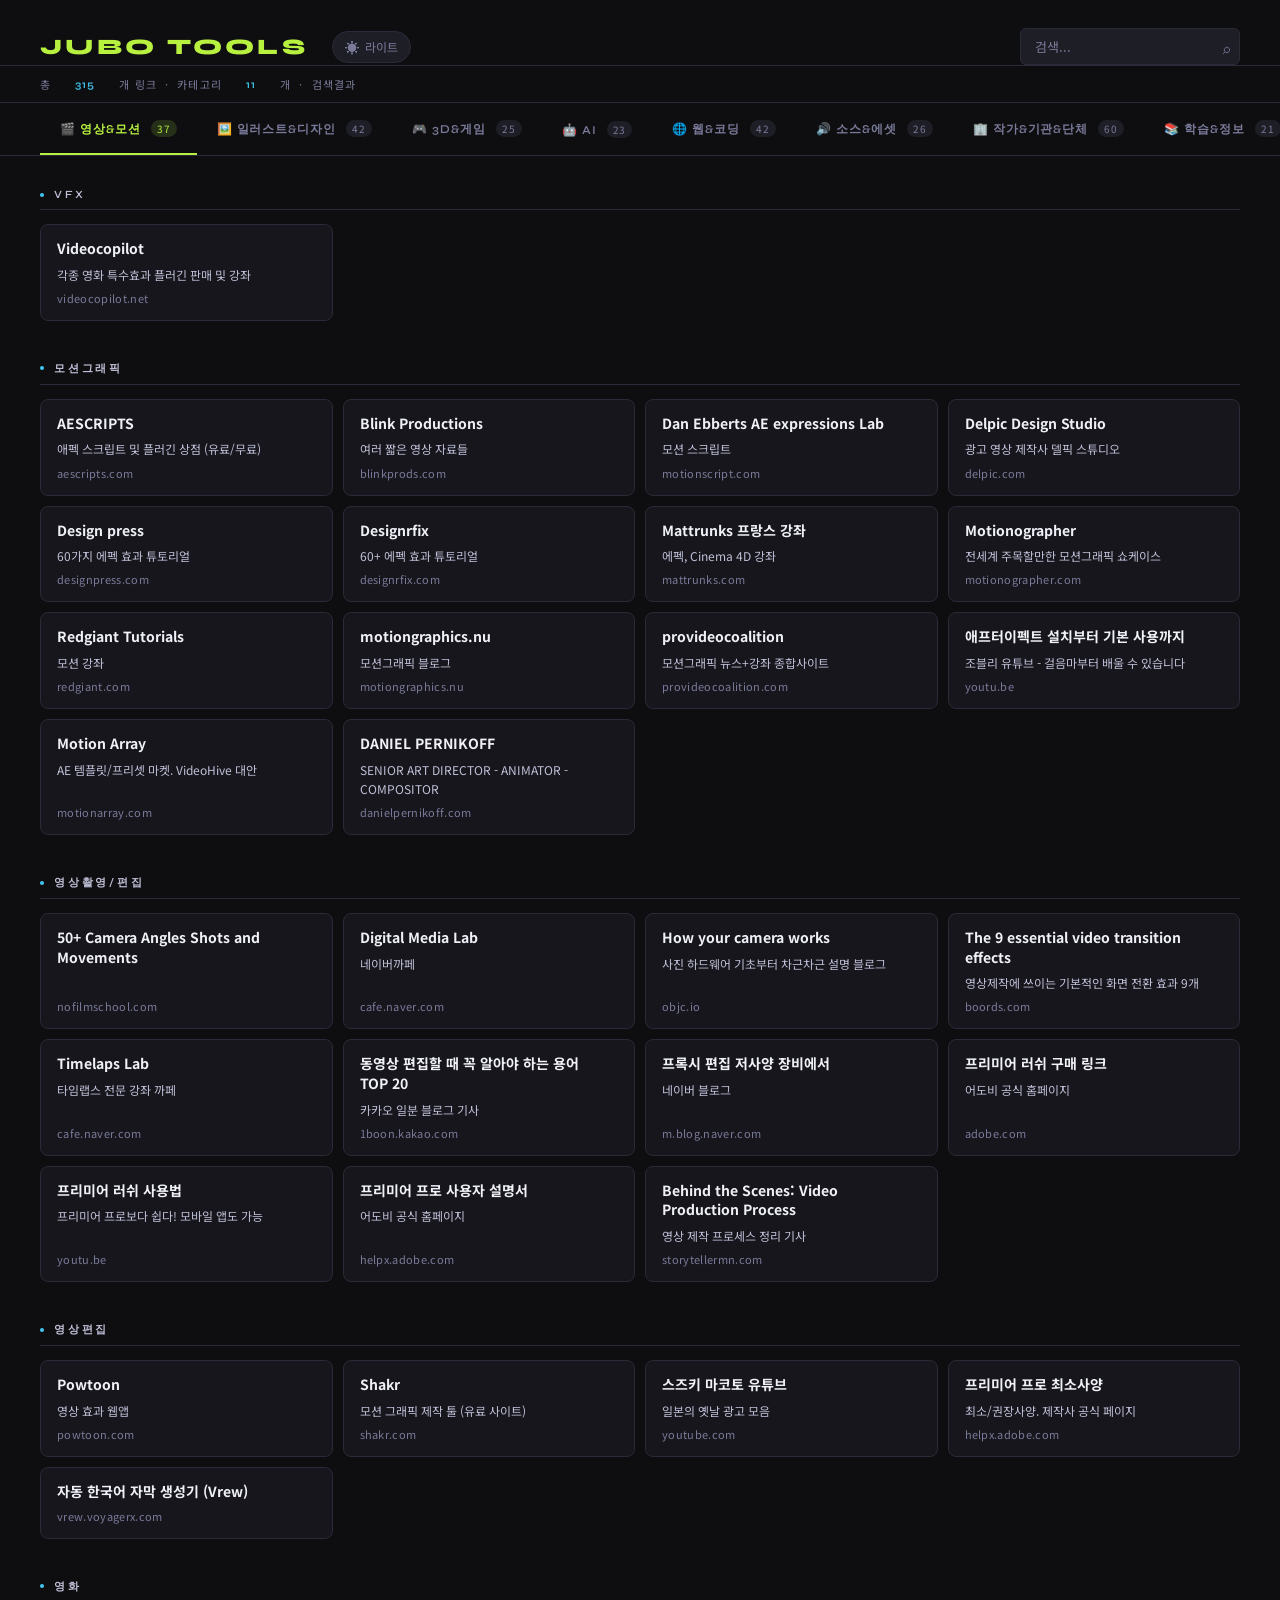
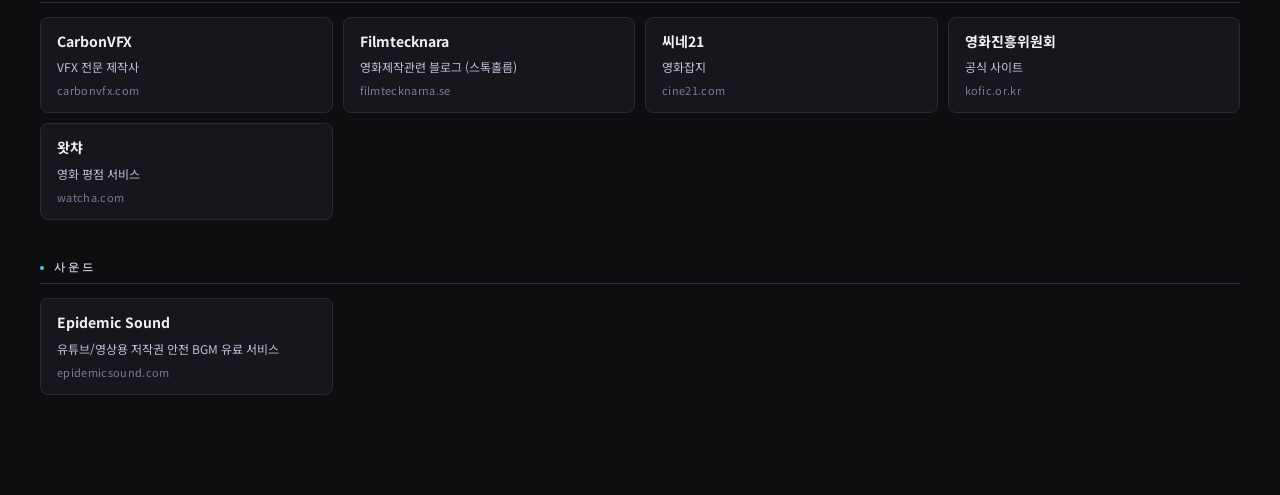
==== index.html @ 3aea7e42 "Rename JUBO_TOOLS_2026_V5.html to index.html jubo.kim/tools 에 달려고 만듦." ====
<!DOCTYPE html>
<html lang="ko">
<head>
<meta charset="UTF-8">
<meta name="viewport" content="width=device-width, initial-scale=1.0">
<title>JUBO TOOLS</title>
<link href="https://fonts.googleapis.com/css2?family=Syne:wght@400;600;800&family=Noto+Sans+KR:wght@400;500;700&display=swap" rel="stylesheet">
<style>
  /* ── DARK THEME (기본) ── */
  :root {
    --bg: #0e0e11;
    --surface: #16161c;
    --surface2: #1e1e27;
    --border: #2a2a38;
    --accent: #b8f040;
    --accent2: #40c8f0;
    --text: #f0f0f8;
    --text2: #c0c0d8;
    --muted: #7a7a9a;
    --tab-h: 52px;
  }

  /* ── LIGHT THEME ── */
  [data-theme="light"] {
    --bg: #f5f5f0;
    --surface: #ffffff;
    --surface2: #eeeee8;
    --border: #d8d8d0;
    --accent: #2a7a00;
    --accent2: #006fa0;
    --text: #1a1a24;
    --text2: #3a3a50;
    --muted: #7a7a90;
  }

  * { box-sizing: border-box; margin: 0; padding: 0; }

  body {
    background: var(--bg);
    color: var(--text);
    font-family: 'Noto Sans KR', sans-serif;
    font-weight: 400;
    min-height: 100vh;
    overflow-x: hidden;
    transition: background .25s, color .25s;
  }

  /* ── HEADER ── */
  header {
    padding: 28px 40px 0;
    display: flex;
    align-items: center;
    gap: 16px;
    border-bottom: 1px solid var(--border);
  }
  .logo {
    font-family: 'Syne', sans-serif;
    font-weight: 800;
    font-size: 22px;
    color: var(--accent);
    letter-spacing: 0.15em;
    text-transform: uppercase;
  }
  .logo-sub {
    font-size: 11px;
    color: var(--muted);
    letter-spacing: 0.3em;
    text-transform: uppercase;
  }

  /* ── THEME TOGGLE ── */
  .theme-btn {
    margin-left: 8px;
    background: var(--surface2);
    border: 1px solid var(--border);
    border-radius: 20px;
    cursor: pointer;
    display: flex;
    align-items: center;
    gap: 6px;
    padding: 5px 12px;
    font-size: 12px;
    font-family: 'Noto Sans KR', sans-serif;
    color: var(--muted);
    transition: background .2s, border-color .2s, color .2s;
    white-space: nowrap;
  }
  .theme-btn:hover { border-color: var(--accent2); color: var(--text); }
  .theme-icon { font-size: 14px; }

  /* ── SEARCH ── */
  .search-wrap {
    margin-left: auto;
    position: relative;
  }
  #search {
    background: var(--surface2);
    border: 1px solid var(--border);
    border-radius: 6px;
    color: var(--text);
    font-family: 'Noto Sans KR', sans-serif;
    font-size: 13px;
    padding: 8px 36px 8px 14px;
    width: 220px;
    outline: none;
    transition: border-color .2s, width .3s;
  }
  #search:focus { border-color: var(--accent2); width: 280px; }
  #search::placeholder { color: var(--muted); }
  .search-icon {
    position: absolute; right: 10px; top: 50%; transform: translateY(-50%);
    color: var(--muted); font-size: 14px; pointer-events: none;
  }

  /* ── TABS ── */
  .tab-bar {
    display: flex;
    gap: 0;
    padding: 0 40px;
    overflow-x: auto;
    scrollbar-width: none;
    position: sticky;
    top: 0;
    background: var(--bg);
    z-index: 100;
    border-bottom: 1px solid var(--border);
  }
  .tab-bar::-webkit-scrollbar { display: none; }
  .tab-btn {
    flex-shrink: 0;
    background: none;
    border: none;
    color: var(--muted);
    cursor: pointer;
    font-family: 'Syne', sans-serif;
    font-size: 12px;
    font-weight: 600;
    letter-spacing: 0.08em;
    padding: 0 20px;
    height: var(--tab-h);
    position: relative;
    transition: color .2s;
    text-transform: uppercase;
    white-space: nowrap;
  }
  .tab-btn:hover { color: var(--text); }
  .tab-btn.active {
    color: var(--accent);
  }
  .tab-btn.active::after {
    content: '';
    position: absolute;
    bottom: 0; left: 0; right: 0;
    height: 2px;
    background: var(--accent);
  }
  .tab-count {
    display: inline-block;
    background: var(--surface2);
    border-radius: 10px;
    font-size: 10px;
    padding: 1px 6px;
    margin-left: 6px;
    color: var(--muted);
    font-family: 'Noto Sans KR', sans-serif;
    font-weight: 400;
  }
  .tab-btn.active .tab-count { background: color-mix(in srgb, var(--accent) 15%, transparent); color: var(--accent); }

  /* ── CONTENT ── */
  .content {
    padding: 32px 40px 60px;
    max-width: 1400px;
  }

  .tab-panel { display: none; }
  .tab-panel.active { display: block; }

  /* ── CATEGORY GROUP ── */
  .cat-group { margin-bottom: 40px; }
  .cat-label {
    font-family: 'Syne', sans-serif;
    font-size: 11px;
    font-weight: 600;
    letter-spacing: 0.25em;
    text-transform: uppercase;
    color: var(--text2);
    margin-bottom: 14px;
    padding-bottom: 8px;
    border-bottom: 1px solid var(--border);
    display: flex;
    align-items: center;
    gap: 10px;
  }
  .cat-label::before {
    content: '';
    width: 4px;
    height: 4px;
    background: var(--accent2);
    border-radius: 50%;
  }

  /* ── GRID ── */
  .card-grid {
    display: grid;
    grid-template-columns: repeat(auto-fill, minmax(260px, 1fr));
    gap: 10px;
  }

  /* ── CARD ── */
  .card {
    background: var(--surface);
    border: 1px solid var(--border);
    border-radius: 8px;
    padding: 14px 16px;
    display: flex;
    flex-direction: column;
    gap: 6px;
    transition: border-color .2s, transform .15s, background .2s;
    position: relative;
    overflow: hidden;
    text-decoration: none;
    color: inherit;
  }
  .card::before {
    content: '';
    position: absolute;
    top: 0; left: 0; right: 0;
    height: 2px;
    background: transparent;
    transition: background .2s;
  }
  .card:hover {
    border-color: color-mix(in srgb, var(--accent2) 40%, var(--border));
    background: var(--surface2);
    transform: translateY(-2px);
  }
  .card:hover::before { background: var(--accent2); }

  .card-title {
    font-family: 'Noto Sans KR', sans-serif;
    font-size: 14px;
    font-weight: 700;
    color: var(--text);
    line-height: 1.4;
    display: flex;
    align-items: flex-start;
    gap: 8px;
  }
  .card-title .arrow {
    opacity: 0;
    color: var(--accent2);
    font-size: 12px;
    transition: opacity .2s, transform .2s;
    margin-top: 2px;
    flex-shrink: 0;
  }
  .card:hover .arrow { opacity: 1; transform: translateX(2px); }

  .card-desc {
    font-size: 12px;
    color: var(--text2);
    line-height: 1.6;
    display: -webkit-box;
    -webkit-line-clamp: 2;
    -webkit-box-orient: vertical;
    overflow: hidden;
  }

  .card-domain {
    font-size: 11px;
    color: var(--muted);
    letter-spacing: 0.03em;
    margin-top: auto;
  }

  .tab-bar, .card, header, .stats {
    transition: background .25s, border-color .25s, color .25s;
  }
  .no-results {
    grid-column: 1 / -1;
    text-align: center;
    color: var(--muted);
    padding: 60px 0;
    font-size: 13px;
    letter-spacing: 0.1em;
  }

  /* ── SEARCH HIGHLIGHT ── */
  .hidden { display: none !important; }
  mark {
    background: color-mix(in srgb, var(--accent) 30%, transparent);
    color: var(--accent);
    border-radius: 2px;
    padding: 0 1px;
  }

  /* ── STATS BAR ── */
  .stats {
    font-size: 11px;
    color: var(--muted);
    letter-spacing: 0.1em;
    text-transform: uppercase;
    padding: 10px 40px;
    border-bottom: 1px solid var(--border);
    display: flex;
    gap: 24px;
    align-items: center;
    font-family: 'Noto Sans KR', sans-serif;
  }
  .stats span { color: var(--accent2); font-family: 'Syne', sans-serif; font-weight: 600; }
</style>
</head>
<body>

<header>
  <div class="logo">JUBO TOOLS</div>
  <button class="theme-btn" id="themeBtn" onclick="toggleTheme()">
    <span class="theme-icon" id="themeIcon">☀️</span>
    <span id="themeLabel">라이트</span>
  </button>
  <div class="search-wrap">
    <input type="text" id="search" placeholder="검색..." autocomplete="off">
    <div class="search-icon">⌕</div>
  </div>
</header>

<div class="stats">
  총 <span id="total-count">369</span>개 링크 &nbsp;·&nbsp; 카테고리 <span>11</span>개 &nbsp;·&nbsp; 검색결과 <span id="search-count" style="display:none"></span>
</div>

<div class="tab-bar" id="tabBar"></div>

<div class="content" id="content"></div>

<script>
const data = {"🎬 영상&모션": [{"title": "Videocopilot", "url": "https://www.videocopilot.net/tutorials/", "cat": "VFX", "desc": "각종 영화 특수효과 플러긴 판매 및 강좌"}, {"title": "AESCRIPTS", "url": "https://aescripts.com/", "cat": "모션그래픽", "desc": "애펙 스크립트 및 플러긴 상점 (유료/무료)"}, {"title": "Blink Productions", "url": "https://blinkprods.com/", "cat": "모션그래픽", "desc": "여러 짧은 영상 자료들"}, {"title": "Dan Ebberts AE expressions Lab", "url": "http://www.motionscript.com/expressions-lab-ae65/table-of-contents.html", "cat": "모션그래픽", "desc": "모션 스크립트"}, {"title": "Delpic Design Studio", "url": "http://delpic.com/", "cat": "모션그래픽", "desc": "광고 영상 제작사 델픽 스튜디오"}, {"title": "Design press", "url": "https://designpress.com/photoshop/after-effects-tutorials/", "cat": "모션그래픽", "desc": "60가지 에펙 효과 튜토리얼"}, {"title": "Designrfix", "url": "https://designrfix.com/tutorials/effects-tutorial-60-kick-ass-effects", "cat": "모션그래픽", "desc": "60+ 에펙 효과 튜토리얼"}, {"title": "Mattrunks 프랑스 강좌", "url": "http://www.mattrunks.com/", "cat": "모션그래픽", "desc": "에펙, Cinema 4D 강좌"}, {"title": "Motionographer", "url": "https://motionographer.com/", "cat": "모션그래픽", "desc": "전세계 주목할만한 모션그래픽 쇼케이스"}, {"title": "Redgiant Tutorials", "url": "https://www.redgiant.com/tutorials/", "cat": "모션그래픽", "desc": "모션 강좌"}, {"title": "motiongraphics.nu", "url": "https://motiongraphics.nu/", "cat": "모션그래픽", "desc": "모션그래픽 블로그"}, {"title": "provideocoalition", "url": "https://www.provideocoalition.com/", "cat": "모션그래픽", "desc": "모션그래픽 뉴스+강좌 종합사이트"}, {"title": "애프터이펙트 설치부터 기본 사용까지", "url": "https://youtu.be/dE4RezqwB1M", "cat": "모션그래픽", "desc": "조블리 유튜브 - 걸음마부터 배울 수 있습니다"}, {"title": "50+ Camera Angles Shots and Movements", "url": "https://nofilmschool.com/camera-angles-and-shots-movements", "cat": "영상촬영/편집", "desc": ""}, {"title": "Digital Media Lab", "url": "https://cafe.naver.com/dcinemalab", "cat": "영상촬영/편집", "desc": "네이버까페"}, {"title": "How your camera works", "url": "https://www.objc.io/issues/21-camera-and-photos/how-your-camera-works/", "cat": "영상촬영/편집", "desc": "사진 하드웨어 기초부터 차근차근 설명 블로그"}, {"title": "The 9 essential video transition effects", "url": "https://boords.com/blog/video-transition-effects", "cat": "영상촬영/편집", "desc": "영상제작에 쓰이는 기본적인 화면 전환 효과 9개"}, {"title": "Timelaps Lab", "url": "https://cafe.naver.com/timelapselab", "cat": "영상촬영/편집", "desc": "타임랩스 전문 강좌 까페"}, {"title": "동영상 편집할 때 꼭 알아야 하는 용어 TOP 20", "url": "https://1boon.kakao.com/gilbut/5d0849f1e499c92b672d68d3", "cat": "영상촬영/편집", "desc": "카카오 일분 블로그 기사"}, {"title": "프록시 편집 저사양 장비에서", "url": "https://m.blog.naver.com/PostView.nhn?blogId=urdesign_&logNo=221344614828", "cat": "영상촬영/편집", "desc": "네이버 블로그"}, {"title": "프리미어 러쉬 구매 링크", "url": "https://www.adobe.com/products/premiere-rush.html", "cat": "영상촬영/편집", "desc": "어도비 공식 홈페이지"}, {"title": "프리미어 러쉬 사용법", "url": "https://youtu.be/5JihJ_ZbWBw", "cat": "영상촬영/편집", "desc": "프리미어 프로보다 쉽다! 모바일 앱도 가능"}, {"title": "프리미어 프로 사용자 설명서", "url": "https://helpx.adobe.com/kr/premiere-pro/user-guide.html", "cat": "영상촬영/편집", "desc": "어도비 공식 홈페이지"}, {"title": "Powtoon", "url": "https://www.powtoon.com/", "cat": "영상편집", "desc": "영상 효과 웹앱"}, {"title": "Shakr", "url": "https://www.shakr.com/", "cat": "영상편집", "desc": "모션 그래픽 제작 툴 (유료 사이트)"}, {"title": "스즈키 마코토 유튜브", "url": "https://www.youtube.com/channel/UC5ChzglK_olBiiQVkZ6pHMQ", "cat": "영상편집", "desc": "일본의 옛날 광고 모음"}, {"title": "프리미어 프로 최소사양", "url": "https://helpx.adobe.com/kr/premiere-pro/system-requirements.html", "cat": "영상편집", "desc": "최소/권장사양. 제작사 공식 페이지"}, {"title": "CarbonVFX", "url": "https://carbonvfx.com/", "cat": "영화", "desc": "VFX 전문 제작사"}, {"title": "Filmtecknara", "url": "https://filmtecknarna.se/", "cat": "영화", "desc": "영화제작관련 블로그 (스톡홀름)"}, {"title": "씨네21", "url": "http://www.cine21.com/", "cat": "영화", "desc": "영화잡지"}, {"title": "영화진흥위원회", "url": "https://www.kofic.or.kr/kofic/business/main/main.do", "cat": "영화", "desc": "공식 사이트"}, {"title": "Epidemic Sound", "url": "https://www.epidemicsound.com/", "cat": "사운드", "desc": "유튜브/영상용 저작권 안전 BGM 유료 서비스"}, {"title": "Motion Array", "url": "https://motionarray.com/", "cat": "모션그래픽", "desc": "AE 템플릿/프리셋 마켓. VideoHive 대안"}, {"title": "왓챠", "url": "https://watcha.com/ko-KR/", "cat": "영화", "desc": "영화 평점 서비스"}, {"title": "자동 한국어 자막 생성기 (Vrew)", "url": "https://vrew.voyagerx.com/ko/", "cat": "영상편집", "desc": ""}, {"title": "DANIEL PERNIKOFF", "url": "http://www.danielpernikoff.com/", "cat": "모션그래픽", "desc": "SENIOR ART DIRECTOR - ANIMATOR - COMPOSITOR"}, {"title": "Behind the Scenes: Video Production Process", "url": "https://www.storytellermn.com/blog/video-production-process", "cat": "영상촬영/편집", "desc": "영상 제작 프로세스 정리 기사"}], "🖼️ 일러스트&디자인": [{"title": "Adobe Color", "url": "https://color.adobe.com/ko/create/color-wheel", "cat": "그래픽디자인", "desc": "어도비에서 제공하는 컬러 휠"}, {"title": "Cover Art Archive", "url": "https://archive.org/details/coverartarchive", "cat": "그래픽디자인", "desc": "전세계 음악 앨범 커버 아트 사이트"}, {"title": "Dieline", "url": "https://thedieline.com/", "cat": "그래픽디자인", "desc": "Package design blog"}, {"title": "Envato Tuts+ Photoshop", "url": "https://design.tutsplus.com/categories/adobe-photoshop", "cat": "그래픽디자인", "desc": "무료 포토샵 튜토리얼"}, {"title": "PIXLR", "url": "https://pixlr.com/editor/", "cat": "그래픽디자인", "desc": ""}, {"title": "Pentagram", "url": "https://www.pentagram.com/work/#/all/all/newest/", "cat": "그래픽디자인", "desc": "각종 인쇄 디자인 에이전시"}, {"title": "TMtm", "url": "https://tmsprl.com/", "cat": "그래픽디자인", "desc": "영감을 주는 실험적 디자인 연구소+샵"}, {"title": "Vecteezy", "url": "https://www.vecteezy.com/", "cat": "그래픽디자인", "desc": "백터디자인 공유 (유료,무료)"}, {"title": "AI Generated Photos", "url": "https://generated.photos/", "cat": "기타디자인", "desc": "인공지능 제작 얼굴 사진"}, {"title": "John William Waterhouse", "url": "http://www.johnwilliamwaterhouse.com/home/", "cat": "기타디자인", "desc": "19세기 영국 화가의 아트 갤러리"}, {"title": "Murado Elvira", "url": "https://muradoelvira.com/", "cat": "기타디자인", "desc": "현대적 감성의 건축디자인 회사"}, {"title": "Sir John Everett Millais", "url": "https://www.freeart.com/gallery/m/millais/millais.html", "cat": "기타디자인", "desc": "19세기 영국 화가의 아트 갤러리"}, {"title": "VEIG", "url": "http://veig.tv/", "cat": "기타디자인", "desc": "브랜드 디자인 및 각종 광고 회사"}, {"title": "ineslebihan", "url": "https://ineslebihan.com//", "cat": "기타디자인", "desc": "제품디자인 전문회사"}, {"title": "디자인로그", "url": "https://www.designlog.org/", "cat": "기타디자인", "desc": "디자인과 관련된 뉴스 플렛폼"}, {"title": "로빈 엘리", "url": "https://www.robineley.com/artwork", "cat": "기타디자인", "desc": "현대회화 작가"}, {"title": "아틀리에 판타스뛰끄", "url": "https://www.atelierfantastique.com/", "cat": "기타디자인", "desc": "고퀄 코스 전문 회사(프랑스)"}, {"title": "우노 모랄레스", "url": "http://unomoralez.com/img.html", "cat": "기타디자인", "desc": "흑백 도트 아티스트"}, {"title": "폰트클럽", "url": "http://www.fontclub.co.kr/", "cat": "기타디자인", "desc": "폰트 관련 웹진(한국어)"}, {"title": "Artefact", "url": "https://www.artefactgroup.com/what-we-do/", "cat": "디자인자료", "desc": "실생활에 쓰인 디자인 예시들"}, {"title": "Artstation", "url": "https://www.artstation.com/", "cat": "디자인자료", "desc": "각종 2D/3D 작품 커뮤니티"}, {"title": "CG Master Academy", "url": "https://www.cgmasteracademy.com/", "cat": "디자인자료", "desc": "컴퓨터그래픽 강좌 전반"}, {"title": "Designboom", "url": "https://www.designboom.com", "cat": "디자인자료", "desc": "각종 디자인 뉴스사이트"}, {"title": "Free psd files", "url": "https://freepsdfiles.net/", "cat": "디자인자료", "desc": "각종 무료 psd 디자인 및 템플릿"}, {"title": "IDEO Labs", "url": "https://labs.ideo.com/", "cat": "디자인자료", "desc": "디자인그룹 아이디오의 연구소"}, {"title": "JVJ Publishing", "url": "http://www.bpib.com/index.html", "cat": "디자인자료", "desc": "북미/유럽 일러스트 도록 판매점"}, {"title": "Sketch A Day", "url": "https://www.sketch-a-day.com/", "cat": "디자인자료", "desc": "제품디자인 등 컨샙스케치 블로그/마켓"}, {"title": "YUN PHOTO", "url": "http://www.yunphoto.net/", "cat": "디자인자료", "desc": "저작권 없는 일본 풍경 사진 제공 사이트"}, {"title": "batstudio", "url": "http://www.ibatstudio.com/", "cat": "디자인자료", "desc": "인체,동물 등 기초 드로잉 자료들"}, {"title": "디자인정글", "url": "https://www.jungle.co.kr/", "cat": "디자인자료", "desc": "각종 디자인 전시/뉴스 등"}, {"title": "Alexandre Diboine", "url": "http://experdivolution.blogspot.com/", "cat": "일러스트레이션", "desc": "프랑스 일러스트레이터"}, {"title": "Andy Brase", "url": "http://andybrase.blogspot.com/", "cat": "일러스트레이션", "desc": "영국의 흑백 펜 일러스트레이터"}, {"title": "Artstation", "url": "https://bit.ly/2OiXXd7", "cat": "일러스트레이션", "desc": "현업 작가 위주 온라인 전시장"}, {"title": "Frank Frazetta", "url": "https://www.frazettamuseum.com/", "cat": "일러스트레이션", "desc": "프랭크 프레제타 갤러리"}, {"title": "Jeremy Mann", "url": "https://redrabbit7.com/", "cat": "일러스트레이션", "desc": "일러스트레이터"}, {"title": "Lisa Keene", "url": "http://www.lisakeene.com/index.html", "cat": "일러스트레이션", "desc": "디즈니 등 배경화가 리사 케인"}, {"title": "Moeboard", "url": "https://www.moeboard.net/", "cat": "일러스트레이션", "desc": "미소년/미소녀 일러스트 커뮤니티"}, {"title": "Pinterest", "url": "https://bit.ly/2MOgpde", "cat": "일러스트레이션", "desc": "일러스트/사진/건축 등 영감 이미지 모음"}, {"title": "X6UD 동물 각도 레퍼런스", "url": "https://x6ud.github.io/#/", "cat": "일러스트레이션", "desc": "원하는 동물의 원하는 각도 얼굴 사진을 찾아주는 웹사이트"}, {"title": "Coolors", "url": "https://coolors.co/", "cat": "그래픽디자인", "desc": "빠른 팔레트 생성기. Adobe Color보다 직관적"}, {"title": "Fonts In Use", "url": "https://fontsinuse.com/", "cat": "그래픽디자인", "desc": "실제 인쇄물/브랜드에 쓰인 폰트 아카이브"}, {"title": "Muzli", "url": "https://muz.li/", "cat": "디자인자료", "desc": "Dribbble+Behance 통합 디자인 영감 피드"}], "🎮 3D&게임": [{"title": "3D Total Forums", "url": "http://forums.3dtotal.com/index.php", "cat": "3D", "desc": "3D Artwork 산업 및 툴 뉴스"}, {"title": "ART TALK 창의적인 사람들 커뮤니티", "url": "https://arttalk.ru/", "cat": "3D", "desc": "3D,2D,사진,공예 예술 등등"}, {"title": "Archive3D", "url": "https://archive3d.net/", "cat": "3D", "desc": "무료 3D 모델링 제공"}, {"title": "Autodesk Knowledge Base", "url": "https://knowledge.autodesk.com/support/3ds-max", "cat": "3D", "desc": "마야/맥스 등 오토데스크 제품 설명서"}, {"title": "Blender Latest Manual", "url": "https://docs.blender.org/manual/en/latest/#", "cat": "3D", "desc": "블렌더 사용설명서"}, {"title": "Cinema4D 한국유저그룹", "url": "http://www.cinema4d.co.kr/", "cat": "3D", "desc": "씨네마 포디 한국 유저그룹"}, {"title": "Cryengine", "url": "https://www.cryengine.com/", "cat": "3D", "desc": "크라이텍 사의 게임/영상개발 엔진"}, {"title": "Gnomon Workshop", "url": "https://www.thegnomonworkshop.com/", "cat": "3D", "desc": "3D전반 강좌사이트"}, {"title": "Hiend3D", "url": "https://www.highend3d.com/", "cat": "3D", "desc": "마야 플러긴 + 스크립트 쇼핑몰"}, {"title": "John Dickinson", "url": "https://www.youtube.com/JohnDickinsonTutorials", "cat": "3D", "desc": "3D 모델링,렌더링 외"}, {"title": "Magic Poser", "url": "https://magicposer.com/", "cat": "3D", "desc": "인체 포즈 라이브러리/웹앱"}, {"title": "Pixologic", "url": "http://pixologic.com/", "cat": "3D", "desc": "Z Brush 제작사 픽솔로직 사이트"}, {"title": "Textures.com", "url": "https://www.textures.com/", "cat": "3D", "desc": "텍스처 자료 모음. 하루 10개 무료 다운로드"}, {"title": "turbosquid", "url": "https://www.turbosquid.com/", "cat": "3D", "desc": "3D 모델 유료 제공"}, {"title": "Renn'Py", "url": "https://bit.ly/3jwHFsQ", "cat": "게임", "desc": "비주얼 노벨 제작 툴"}, {"title": "Ripping Graphics from MAME", "url": "http://www.artmoney.ru/articles/e21/InteractiveArtmoneyTutorial.htm", "cat": "게임", "desc": "고전게임 스프라이트 분해법"}, {"title": "게임 디렉팅 튜토리얼", "url": "https://www.slideshare.net/iyooha/ss-69350767", "cat": "게임", "desc": "블루홀 개발자 컨퍼런스 강의 슬라이드"}, {"title": "게임인재단", "url": "http://www.gamein.or.kr/home/main.php", "cat": "게임", "desc": "게임 개발사 지원단체"}, {"title": "노트 A", "url": "https://sunbkim.tistory.com/category/%EA%B2%8C%EC%9E%84", "cat": "게임", "desc": "게임관련글 번역 블로그"}, {"title": "으악콰직콰직의 게임리뷰", "url": "https://someddk.tistory.com/", "cat": "게임", "desc": "게임 블로그"}, {"title": "일본 모바일게임 Info", "url": "https://blog.naver.com/mynetworld", "cat": "게임", "desc": "관련 블로그"}, {"title": "환상정원", "url": "http://blog.naver.com/PostList.nhn?blogId=blue9954", "cat": "게임", "desc": "게임 그래픽 블로그"}, {"title": "Poly Haven", "url": "https://polyhaven.com/", "cat": "3D", "desc": "무료 HDRI/텍스처/3D 모델. CC0 라이선스, 퀄리티 최상급"}, {"title": "Sketchfab", "url": "https://sketchfab.com/", "cat": "3D", "desc": "3D 모델 브라우저 미리보기+판매/구매 마켓"}, {"title": "Thingiverse", "url": "https://www.thingiverse.com/", "cat": "3D", "desc": "3D프린터용 모델링 기부 사이트"}], "🤖 AI": [{"title": "3DFY.ai", "url": "https://3dfy.ai", "cat": "3D", "desc": "설명을 모델링으로 바꾸는 솔루션 회사"}, {"title": "IMG 2 ASS (Civitai)", "url": "https://civitai.com/models/10791/img-2-vroid-studio-asset-generator", "cat": "3D", "desc": "텍스쳐용 이미지 자동 생성"}, {"title": "QWEN tools", "url": "https://huggingface.co/spaces/multimodalart/qwen-image-multiple-angles-3d-camera", "cat": "3D", "desc": "3D로 일러스트를 회전시키기"}, {"title": "Charturner (Civitai)", "url": "https://civitai.com/models/3036/charturner-character-turnaround-helper-for-15-and-21", "cat": "기타디자인", "desc": "캐릭터 턴 어라운드 디자인"}, {"title": "ControlNet (GitHub)", "url": "https://github.com/lllyasviel/ControlNet", "cat": "만화/애니메이션", "desc": "포즈를 일러스트레이션으로"}, {"title": "Gemini Gem: Character Chat", "url": "https://gemini.google.com/gem/1qSIEzvu3vHAriXdk3BsgeSUxJ3ml3X3w?usp=sharing", "cat": "만화/애니메이션", "desc": "채팅 내용을 만화로 그려 준다"}, {"title": "Gemini Gem: Studytoon", "url": "https://gemini.google.com/gem/1hEA5L53juxubZyBhnCovMW5AYtr_-vuP?usp=sharing", "cat": "만화/애니메이션", "desc": "학습 만화를 그려 준다"}, {"title": "200+ ChatGPT Prompts", "url": "https://chatgptcopywritingprompts.notion.site/ChatGPT-Copywriting-Prompts-101-f5f9a39f07b14ba6a1a5fdb6f7cb40b2", "cat": "사무업무", "desc": "인공지능 채팅앱으로 업무하는 200가지 방법"}, {"title": "Gamma", "url": "https://gamma.app/", "cat": "사무업무", "desc": "AI PPT Generator"}, {"title": "Deepl Translate", "url": "https://www.deepl.com/translator-mobile", "cat": "영어공부", "desc": "인공지능 번역기. 성능 최고급"}, {"title": "CivitAI", "url": "https://civitai.com/", "cat": "일러스트레이션", "desc": "AI 일러스트+프롬트 갤러리"}, {"title": "Dallest", "url": "https://www.dallelist.com", "cat": "일러스트레이션", "desc": "Dall E Prompt Helper"}, {"title": "Noonshot", "url": "https://prompt.noonshot.com", "cat": "일러스트레이션", "desc": "미드저니용 프롬트 생성기"}, {"title": "OpenArt", "url": "https://openart.ai", "cat": "일러스트레이션", "desc": "이미지 생성 AI"}, {"title": "Gemini Gem: Ailey & Bailey", "url": "https://gemini.google.com/gem/1MX9ECCunxFu68itWW9jT20QR8XvD15gy?usp=sharing", "cat": "테크", "desc": "immersive thinking persona"}, {"title": "Gemini Gem: Meta Debate", "url": "https://gemini.google.com/gem/1gw2pS96lKUWZ5DTYT7Eqxgf8ZZtat4DL?usp=sharing", "cat": "테크", "desc": "자신이 무엇을 알고 무엇을 모르는지 알고싶을 때"}, {"title": "Gemini Gem: 에일리 선생의 문제은행", "url": "https://gemini.google.com/gem/1zv2eLc5E4Bw6kNw0xCquRU294v6ZW7T2?usp=sharing", "cat": "테크", "desc": "원하는 과목에 문제를 내 준다"}, {"title": "Gemini Gem: Project G", "url": "https://gemini.google.com/gem/12DbsXC-VIU2MBfuCeZ6D8diClTa1vgi-?usp=sharing", "cat": "테크", "desc": "히가시노게이고 스타일로 소설을 써 준다"}, {"title": "Perplexity", "url": "https://www.perplexity.ai/", "cat": "테크", "desc": "AI 검색엔진. 리서치할 때 구글 대신"}, {"title": "ElevenLabs", "url": "https://elevenlabs.io/", "cat": "사운드", "desc": "AI 음성 합성. 현재 최고 퀄리티"}, {"title": "Kling AI", "url": "https://klingai.com/", "cat": "영상편집", "desc": "영상 생성 AI. Sora 대안으로 실용적"}, {"title": "Portrait AI", "url": "https://portraitai.com/", "cat": "테크", "desc": "AI로 인물 유화초상화 만들기"}, {"title": "This person does not exist", "url": "https://www.thispersondoesnotexist.com/", "cat": "테크", "desc": "AI로 가상의 인물 사진 생성"}], "🌐 웹&코딩": [{"title": "25 UX Design Interview Questions", "url": "https://www.springboard.com/blog/ux-design-interview-questions/", "cat": "UX/UI", "desc": "UX Design 면접 꿀팁 모음"}, {"title": "About Face (슬라이드)", "url": "https://www.slideshare.net/drinks1/wileyaboutface3theessentialsofinteractiondesignmay2007", "cat": "UX/UI", "desc": "인터렉션 디자인의 교과서(영문)"}, {"title": "Applift", "url": "https://applift.com/", "cat": "UX/UI", "desc": "UX Solution consultant company"}, {"title": "Axure", "url": "https://www.axure.com/", "cat": "UX/UI", "desc": "Prototyping Tool"}, {"title": "Information is beautiful", "url": "https://informationisbeautiful.net/", "cat": "UX/UI", "desc": "Infographic Library"}, {"title": "Proto.io", "url": "https://proto.io/", "cat": "UX/UI", "desc": "프로토타입 제작 웹앱"}, {"title": "Sketchappsources", "url": "https://www.sketchappsources.com/", "cat": "UX/UI", "desc": "스케치(앱)용 소스 모음"}, {"title": "Thinkuser", "url": "http://www.thinkuser.com/", "cat": "UX/UI", "desc": "한국 UX 회사"}, {"title": "Visually", "url": "https://visual.ly/", "cat": "UX/UI", "desc": "인포그래픽 등 제작사"}, {"title": "Zurb", "url": "https://zurb.com/", "cat": "UX/UI", "desc": "인터페이스 디자인/사용자패턴 통계 등"}, {"title": "theMill", "url": "https://www.themill.com", "cat": "UX/UI", "desc": "글로벌 경험디자인 전문회사"}, {"title": "1st Web Designer", "url": "https://1stwebdesigner.com/", "cat": "웹디자인", "desc": "웹 디자인 뉴스 블로그"}, {"title": "Bruno Simon Portfolio", "url": "https://bit.ly/3dEGrI0", "cat": "웹디자인", "desc": "WebGL 개발자 브루노 시몽 포트폴리오 사이트"}, {"title": "EmbedSocial", "url": "https://embedsocial.com/admin/instagram_gallery", "cat": "웹디자인", "desc": "Instagram Gallery embedding service"}, {"title": "HTML5up", "url": "https://html5up.net/", "cat": "웹디자인", "desc": "HTML 무료 템플릿 모음"}, {"title": "Hostinger", "url": "https://www.hostinger.kr/", "cat": "웹디자인", "desc": "웹호스팅 전문 사이트"}, {"title": "Jekyll", "url": "https://jekyllrb.com/", "cat": "웹디자인", "desc": "Transform your plain text into static websites and blogs"}, {"title": "Material Design for Bootstrap", "url": "https://fezvrasta.github.io/bootstrap-material-design/", "cat": "웹디자인", "desc": "메터리얼 디자인 기반의 부트스트랩 디자인 가이드"}, {"title": "Mediaqueries", "url": "http://mediaqueri.es/", "cat": "웹디자인", "desc": "웹디자인 예시"}, {"title": "Mirumee", "url": "https://mirumee.com/#team", "cat": "웹디자인", "desc": "웹앱 전문 개발사"}, {"title": "Smashing Magazine", "url": "https://www.smashingmagazine.com/", "cat": "웹디자인", "desc": "웹디자이너들을 위한 정보공유 사이트"}, {"title": "Stack Overflow", "url": "http://stackoverflow.com/", "cat": "웹디자인", "desc": "웹디자인/개발의 메카"}, {"title": "Theme Selection", "url": "https://themeselection.com/", "cat": "웹디자인", "desc": "부트스트랩 기반 HTML 테마 제공 사이트"}, {"title": "bitly", "url": "https://bit.ly", "cat": "웹디자인", "desc": "주소 축약 서비스"}, {"title": "three.js", "url": "https://bit.ly/36O9N4m", "cat": "웹디자인", "desc": "WebGL 기반 실시간 자바스크립트"}, {"title": "부트스트랩", "url": "http://bootstrapk.com/", "cat": "웹디자인", "desc": "부트스트랩의 모든 것"}, {"title": "카페24", "url": "https://www.cafe24.com/", "cat": "웹디자인", "desc": "웹호스팅 서비스 업체"}, {"title": "Code for America", "url": "https://www.codeforamerica.org/", "cat": "테크", "desc": "미국 지역사회 기반 코딩 단체"}, {"title": "Cuda Acceleration", "url": "https://developer.nvidia.com/how-to-cuda-c-cpp", "cat": "테크", "desc": "CUDA Graphics Acceleration for Adobe Products"}, {"title": "Geforce", "url": "https://www.nvidia.com/en-us/geforce/", "cat": "테크", "desc": "Nvidia의 그래픽카드 홈페이지"}, {"title": "IT 조선", "url": "http://it.chosun.com/", "cat": "테크", "desc": "IT 정보 블로그"}, {"title": "OS의 모든 것", "url": "https://qaos.com/", "cat": "테크", "desc": "OS 관련 팁"}, {"title": "OpenVPN", "url": "https://openvpn.net/", "cat": "테크", "desc": "무료 VPN 서비스"}, {"title": "VPN Gate", "url": "https://www.vpngate.net/en/", "cat": "테크", "desc": "일본 츠쿠바대에서 운영중인 VPN게시판"}, {"title": "데브코리아", "url": "http://www.devkorea.co.kr/", "cat": "테크", "desc": "3만명 이상의 전세계 한국어 사용 개발자 커뮤니티"}, {"title": "생활코딩", "url": "https://shrtm.nu/Qkru", "cat": "테크", "desc": "개발자 이고잉이 만든 코딩 커뮤니티"}, {"title": "퀘이사존", "url": "https://quasarzone.co.kr/", "cat": "테크", "desc": "각종 컴퓨터 하드웨어 정보 커뮤니티"}, {"title": "Code.org", "url": "https://code.org/", "cat": "테크/장비", "desc": "Computer Science 아동용 코딩교육 사이트"}, {"title": "Pluralsight", "url": "https://www.pluralsight.com/", "cat": "테크/장비", "desc": "각종 테크 스킬 유료 강좌"}, {"title": "Can I Use", "url": "https://caniuse.com/", "cat": "웹디자인", "desc": "CSS/JS 브라우저 호환성 즉시 확인"}, {"title": "CodePen", "url": "https://codepen.io/", "cat": "웹디자인", "desc": "HTML/CSS/JS 실시간 실험장"}, {"title": "SASS", "url": "http://www.sass-lang.com/", "cat": "웹디자인", "desc": "CSS 편집툴"}], "🔊 소스&에셋": [{"title": "JustSketchMe", "url": "https://justsketch.me", "cat": "3D", "desc": "3D 모델링 웹앱. 포즈."}, {"title": "Marvelous Designer", "url": "https://www.marvelousdesigner.com/", "cat": "3D", "desc": "의류 시뮬레이션 솔루션"}, {"title": "유니티짱", "url": "https://unity-chan.com/", "cat": "3D", "desc": "유니티에서 제공하는 오픈소스 모델링"}, {"title": "ezgif", "url": "https://ezgif.com/sprite-cutter", "cat": "영상편집", "desc": "스프라이트를 gif로 변환해 주는 사이트"}, {"title": "Google Designs Library", "url": "https://design.google/library", "cat": "그래픽디자인", "desc": "구글의 디자인 자료 총망라"}, {"title": "PSD Graphics", "url": "https://www.psdgraphics.com/", "cat": "그래픽디자인", "desc": "각종 포토샵 소스 제공"}, {"title": "Sprite Database", "url": "https://spritedatabase.net/", "cat": "그래픽디자인", "desc": "고전게임 2D 스프라이트 라이브러리"}, {"title": "The Random Hoo Haas Club", "url": "http://randomhoohaas.flyingomelette.com/", "cat": "그래픽디자인", "desc": "고전게임 2D 스프라이트+미국 고전만화 블로그"}, {"title": "Dafont", "url": "https://www.dafont.com/", "cat": "기타디자인", "desc": "폰트 라이브러리"}, {"title": "emojiguide", "url": "https://emojiguide.com/", "cat": "기타디자인", "desc": "이모티콘 검색"}, {"title": "이라스토야", "url": "https://www.irasutoya.com/", "cat": "기타디자인", "desc": "일본)각종 일러스트 자료"}, {"title": "3DSK", "url": "https://www.3d.sk/", "cat": "디자인자료", "desc": "Human photo references"}, {"title": "Stockvault", "url": "https://www.stockvault.net/", "cat": "디자인자료", "desc": "이미지 스탁"}, {"title": "Text-image", "url": "https://www.text-image.com/", "cat": "디자인자료", "desc": "이미지를 텍스트모자이크로 만들어 줌"}, {"title": "Redgiant", "url": "https://www.redgiant.com/products/trapcode-suite/", "cat": "모션그래픽", "desc": "애프터이펙트 플러그인 제작사"}, {"title": "Audiko", "url": "https://m.audiko.com/", "cat": "사운드", "desc": "벨소리 제작 및 공유 사이트 / 어플"}, {"title": "Findsounds", "url": "https://www.findsounds.com/", "cat": "사운드", "desc": "효과음 사이트"}, {"title": "Freesound", "url": "https://freesound.org/browse/", "cat": "사운드", "desc": "무료 효과음 공유 사이트"}, {"title": "Gamesound", "url": "http://gamesound.co.kr/?SoundLibrary", "cat": "사운드", "desc": "게임음악 구매 사이트"}, {"title": "Hollywood Edge", "url": "https://www.hollywoodedge.com/", "cat": "사운드", "desc": "헐리웃 영화에서 쓰이는 사운드효과 쇼핑몰"}, {"title": "YTMP3", "url": "https://ytmp3.cc/en13/", "cat": "사운드", "desc": "유튜브를 음악/비디오로 다운받아 줌"}, {"title": "freesoundeffects", "url": "https://www.freesoundeffects.com/", "cat": "사운드", "desc": "SFX 쇼핑몰"}, {"title": "유튜브 오디오 라이브러리", "url": "https://www.youtube.com/audiolibrary/music?ar=1590116061065&nv=1", "cat": "사운드", "desc": "저작권에서 자유로운 무료 오디오 소스 모음"}, {"title": "Mixkit", "url": "https://mixkit.co/", "cat": "사운드", "desc": "무료 영상 클립+효과음+음악. 상업용 가능"}, {"title": "Unsplash", "url": "https://unsplash.com/", "cat": "디자인자료", "desc": "무료 고화질 사진. Pexels와 쌍벽"}, {"title": "Google Fonts", "url": "https://fonts.google.com/", "cat": "기타디자인", "desc": "무료 웹폰트 라이브러리"}], "🏢 작가&기관&단체": [{"title": "James Jean", "url": "http://www.jamesjean.com/", "cat": "개인작업실", "desc": "일러스트레이터, 그래픽 아티스트"}, {"title": "Kris Kuksi", "url": "https://www.kuksi.com/", "cat": "개인작업실", "desc": "로코코+고딕 스타일의 조각가"}, {"title": "Sachin Teng", "url": "https://www.sachinteng.com/", "cat": "개인작업실", "desc": "도트의 마법사+일러스트레이터"}, {"title": "Sam's Art", "url": "http://artsammich.blogspot.com/", "cat": "개인작업실", "desc": "캐릭터 아티스트 / 일러스트레이터"}, {"title": "Sarofsky", "url": "https://sarofsky.com/", "cat": "개인작업실", "desc": "VFX 전문가 포트폴리오"}, {"title": "시바타 다이헤이 홈페이지", "url": "http://daiheishibata.jp/", "cat": "개인작업실", "desc": "디자인 제너럴리스트"}, {"title": "이문성 작업실 까페", "url": "https://cafe.naver.com/moonsunglee", "cat": "개인작업실", "desc": "마야 튜토리얼 외"}, {"title": "이정표 블로그", "url": "http://leegoonz.blogspot.com/?m=1", "cat": "개인작업실", "desc": "Technical Artist 이정표 블로그"}, {"title": "카샤 힐더브란드", "url": "http://www.kashyahildebrand.org/index.html", "cat": "개인작업실", "desc": "추상화가/그래픽디자이너"}, {"title": "Ads of the World", "url": "http://adsoftheworld.com/", "cat": "기관/서비스/제작사", "desc": "전세계 유명 광고 모음"}, {"title": "BBC Motion Gallery", "url": "https://www.gettyimages.ca/bbcmotiongallery", "cat": "기관/서비스/제작사", "desc": "BBC 방송 영상 클립 라이브러리"}, {"title": "CGART", "url": "https://cgart.com/", "cat": "기관/서비스/제작사", "desc": "3D Character modeling & animation"}, {"title": "CGLAND", "url": "http://cgland.com/", "cat": "기관/서비스/제작사", "desc": "1세대 CG 커뮤니티"}, {"title": "HRD-Net", "url": "http://www.hrd.go.kr/hrdp/ma/pmmao/indexNew.do", "cat": "기관/서비스/제작사", "desc": "고용노동부 산하 일자리 정보 포털"}, {"title": "ISSUU", "url": "https://issuu.com/", "cat": "기관/서비스/제작사", "desc": "각종 광고/마케팅 에이전시"}, {"title": "Imagebakery", "url": "http://imagebakery.tv/index.html", "cat": "기관/서비스/제작사", "desc": "기업, 건축가, 예술가를 위한 영상제작팀"}, {"title": "Imaginaryforces", "url": "https://imaginaryforces.com/", "cat": "기관/서비스/제작사", "desc": "디자인 아이덴티티 컨설팅 회사"}, {"title": "KT&G 상상마당", "url": "https://www.sangsangmadang.com/", "cat": "기관/서비스/제작사", "desc": "각종 문화 전시/행사"}, {"title": "King And Country", "url": "https://kingandcountry.tv/", "cat": "기관/서비스/제작사", "desc": "종합 광고 회사"}, {"title": "Pexels", "url": "https://www.pexels.com", "cat": "기관/서비스/제작사", "desc": "완전히 무료 사진 비디오 자료 사이트"}, {"title": "Pixiv", "url": "https://www.pixiv.net/", "cat": "기관/서비스/제작사", "desc": "일본 최대의 일러스트레이션 커뮤니티"}, {"title": "Post Pro", "url": "https://post.pro/", "cat": "기관/서비스/제작사", "desc": "모션 그래픽 디자이너 커뮤니티(미국)"}, {"title": "Rebusfarm", "url": "https://us.rebusfarm.net/en/", "cat": "기관/서비스/제작사", "desc": "렌더팜"}, {"title": "SDF", "url": "http://www.sdf.or.kr/2019/aboutus/aboutUs.jsp?lang=kr", "cat": "기관/서비스/제작사", "desc": "SBS가 제공하는 명사 초청 강의 포럼"}, {"title": "Sheridan College", "url": "https://www.sheridancollege.ca/", "cat": "기관/서비스/제작사", "desc": "캐나다 유명 예술대 (온타리오 주)"}, {"title": "SwitchMV", "url": "http://www.switchmw.com/", "cat": "기관/서비스/제작사", "desc": "각종 디자인 에이전시(한국)"}, {"title": "TEN24", "url": "https://ten24.info/", "cat": "기관/서비스/제작사", "desc": "3D Performance Capture Solution Company"}, {"title": "TVCF", "url": "https://tvcf.co.kr/", "cat": "기관/서비스/제작사", "desc": "한국 내 광고 모음"}, {"title": "W.Camp", "url": "https://wcamp.co.kr/projects", "cat": "기관/서비스/제작사", "desc": "각종 광고 에이전시"}, {"title": "Wayback Machine", "url": "https://archive.org/web/web.php", "cat": "기관/서비스/제작사", "desc": "특정 주소의 년도별 히스토리 아카이빙 사이트"}, {"title": "X Five", "url": "https://www.xfive.co/", "cat": "기관/서비스/제작사", "desc": "각종 브랜드디자인 컨설트/팀빌딩/프로젝트 외주"}, {"title": "envato market", "url": "https://videohive.net/", "cat": "기관/서비스/제작사", "desc": "비디오,오디오,그래픽소스 등 각종 템플릿"}, {"title": "e뮤지엄", "url": "http://www.emuseum.go.kr/main", "cat": "기관/서비스/제작사", "desc": "국립중앙박물관 산하 소장품 검색"}, {"title": "nephelomancer", "url": "https://nephelomancer.net/", "cat": "기관/서비스/제작사", "desc": "초자연/신비한 컨샙의 일러스트,VFX,모션 회사"}, {"title": "경기콘텐츠진흥원", "url": "https://www.gcon.or.kr/", "cat": "기관/서비스/제작사", "desc": "경콘진"}, {"title": "난지미술창작스튜디오", "url": "https://semananji.seoul.go.kr/front/kor/index.do", "cat": "기관/서비스/제작사", "desc": "서울시립 레지던시 + 전시관"}, {"title": "디자인팝", "url": "http://www.designpop.co.kr/dpop/main/main_sub.asp", "cat": "기관/서비스/제작사", "desc": "브랜드/디자인 에이전시"}, {"title": "디자인학교", "url": "https://www.designerschool.net/", "cat": "기관/서비스/제작사", "desc": "디자인 대안 교육"}, {"title": "모델로", "url": "https://modelo.io/", "cat": "기관/서비스/제작사", "desc": "HTML Based 3D Modeling embedding plugin service"}, {"title": "산그림", "url": "http://www.picturebook-illust.com/san_kr/index.asp", "cat": "기관/서비스/제작사", "desc": "동화책 일러스트 전문포털"}, {"title": "서울문화재단", "url": "https://www.sfac.or.kr/index.do", "cat": "기관/서비스/제작사", "desc": "서울시영 문화재단"}, {"title": "서울애니메이션센터", "url": "http://www.ani.seoul.kr/", "cat": "기관/서비스/제작사", "desc": "명동"}, {"title": "스튜디오 돌곶이", "url": "https://www.youtube.com/channel/UCJH1eP1TU26OGJOaKvYQZDA", "cat": "기관/서비스/제작사", "desc": "전통 소재를 주로 활용하는 애니메이션 스튜디오"}, {"title": "온오프믹스", "url": "https://onoffmix.com/", "cat": "기관/서비스/제작사", "desc": "각종 모임을 쉽게 만들 수 있는 서비스"}, {"title": "유니티 코리아", "url": "https://unity.com/kr/learn", "cat": "기관/서비스/제작사", "desc": "게임/영상 제작 도구 유니티의 한국 지부"}, {"title": "이노션", "url": "http://www.innocean.com/ww-en/", "cat": "기관/서비스/제작사", "desc": "광고회사 이노션 홈페이지"}, {"title": "이프웍스", "url": "http://ifworks.kr/", "cat": "기관/서비스/제작사", "desc": "종합 디자인 회사"}, {"title": "창업진흥원", "url": "https://www.kised.or.kr/", "cat": "기관/서비스/제작사", "desc": "창업 지원"}, {"title": "출판문화산업진흥원", "url": "http://www.kpipa.or.kr/main/main.do", "cat": "기관/서비스/제작사", "desc": "공식 홈페이지"}, {"title": "퍼블리", "url": "https://publy.co", "cat": "기관/서비스/제작사", "desc": "디자인, 마케팅 등 전반 메일 알리미 서비스"}, {"title": "필름메이커스", "url": "https://www.filmmakers.co.kr/", "cat": "기관/서비스/제작사", "desc": "한국영화인력 커뮤니티"}, {"title": "한국과학창의재단", "url": "https://www.kofac.re.kr/web/main/index.do#main_footer", "cat": "기관/서비스/제작사", "desc": "과학 관련 각종 정부 간행물 등"}, {"title": "한국디자인진흥원", "url": "http://www.kidp.or.kr/", "cat": "기관/서비스/제작사", "desc": "홈페이지"}, {"title": "한국영상자료원", "url": "https://www.koreafilm.or.kr/", "cat": "기관/서비스/제작사", "desc": "한국의 모든 영상물 정보와 자료. 정부기관"}, {"title": "한국예술인복지재단", "url": "http://www.kawf.kr/social/sub07_1.do", "cat": "기관/서비스/제작사", "desc": "예술인 산재보험,지원사업 등 예술가 보호재단"}, {"title": "한국콘텐츠진흥원", "url": "http://www.kocca.kr/cop/main.do", "cat": "기관/서비스/제작사", "desc": "정부기관. 각종 문화지원사업"}, {"title": "허쉬위쉬", "url": "https://www.hushwish.com/", "cat": "기관/서비스/제작사", "desc": "모션, 인쇄 등 종합 디자인 회사"}, {"title": "We are Royale", "url": "https://weareroyale.com/", "cat": "기관/서비스/제작사", "desc": "각종 광고영상 제작사"}, {"title": "Shiftup", "url": "http://www.shiftup.co.kr/#intro", "cat": "기관/서비스/제작사", "desc": "게임회사"}, {"title": "UVPH", "url": "http://uvph.com/", "cat": "기관/서비스/제작사", "desc": "각종 광고영상 제작사"}], "📚 학습&정보": [{"title": "Our Worlds In Data", "url": "https://ourworldindata.org/", "cat": "정보", "desc": "전세계 각종 통계"}, {"title": "Storyteller Media", "url": "https://www.storytellermn.com/", "cat": "정보", "desc": "스토리텔링 마케팅 서비스 회사 (미국)"}, {"title": "CELPIP 네이버카페", "url": "http://cafe.naver.com/celpipmaster", "cat": "영어공부", "desc": "셀핍마스터 네이버까페"}, {"title": "Grammar Girl - Proofreading Tips", "url": "https://www.quickanddirtytips.com/education/grammar/proofreading-tips", "cat": "영어공부", "desc": "영문 원고 첨삭 팁"}, {"title": "Grammar Revolution", "url": "https://www.english-grammar-revolution.com/learning-grammar.html", "cat": "영어공부", "desc": "영문법 공부 팁 5단계"}, {"title": "IELTS - Simon", "url": "https://ielts-simon.com/ielts-help-and-english-pr/", "cat": "영어공부", "desc": "IELTS 강사 사이먼의 블로그"}, {"title": "Ielts podcast", "url": "https://www.ieltspodcast.com/ielts-vocabulary/lexical-resource/", "cat": "영어공부", "desc": "Ielts voca list"}, {"title": "PDF Drive", "url": "https://www.pdfdrive.com/", "cat": "정보/교양", "desc": "무료 PDF 책 제공 사이트"}, {"title": "Quizlet", "url": "https://quizlet.com/13994527/vocabulary-1-flash-cards/", "cat": "영어공부", "desc": "Flash card 형식의 영단어 연습 웹사이트"}, {"title": "브릿센트 x 영국영어", "url": "https://www.youtube.com/channel/UCq0pVPNYdDWQk1iTS4jTk2w", "cat": "영어공부", "desc": "진짜배기 영국식 영어 유튜브"}, {"title": "Arte tv", "url": "https://www.arte.tv/en/", "cat": "정보", "desc": "European Culture Channel, 무료로 제공"}, {"title": "Flipboard", "url": "https://editor.flipboard.com/", "cat": "정보", "desc": "뉴스스탠드 기능을 하는 서비스"}, {"title": "Quartz", "url": "https://qz.com/", "cat": "정보", "desc": "뉴스+칼럼 사이트"}, {"title": "Slideshare", "url": "https://www.slideshare.net/", "cat": "정보", "desc": "각종 PPT 공유사이트"}, {"title": "Thrilld", "url": "https://thrilld.com/", "cat": "정보", "desc": "경제 블로그(영문)"}, {"title": "Tide Institute", "url": "http://tideinstitute.org/", "cat": "정보", "desc": "여러가지 대안교육+실험교육 기관"}, {"title": "Honkiat", "url": "https://www.hongkiat.com/blog/", "cat": "정보/교양", "desc": "Online tips for tech users, designers"}, {"title": "Wonder How to", "url": "https://www.wonderhowto.com/", "cat": "정보/교양", "desc": "How to_ 실생활에 유용한 지식 게재 (주로 IT계열)"}, {"title": "inflearn 인프런", "url": "https://www.inflearn.com/", "cat": "정보/교양", "desc": "각종 강의 서비스"}, {"title": "ACT!", "url": "https://actmediact.tistory.com/", "cat": "정보", "desc": "진보적 미디어운동 연구 저널"}, {"title": "NHK 일본말 교실", "url": "https://www.nhk.or.jp/lesson/korean/", "cat": "영어공부", "desc": ""}], "🛠️ 업무툴": [{"title": "Hootsuite", "url": "https://hootsuite.com/", "cat": "마케팅", "desc": "소셜+고객관리"}, {"title": "Notion 사용자 자료실", "url": "https://www.notion.so/Notion-Korea-Community-wiki-674b1f37f11f43f28ba3819eaaf5f86c", "cat": "사무업무", "desc": "노션 페이지"}, {"title": "Quick and Dirty Tips", "url": "https://www.quickanddirtytips.com/", "cat": "사무업무", "desc": "각종 업무 꿀팁 웹진"}, {"title": "Resume Builder", "url": "https://resume.io", "cat": "사무업무", "desc": "이력서 깔끔하게 꾸며줌(영어)"}, {"title": "Small pdf", "url": "https://smallpdf.com/split-pdf", "cat": "사무업무", "desc": "Pdf 분할 작업"}, {"title": "Swipe", "url": "https://www.swipe.to/tour/", "cat": "사무업무", "desc": "Presentation Tool"}, {"title": "구글 검색 잘 하는 법", "url": "https://news.appstory.co.kr/howto11436", "cat": "사무업무", "desc": "앱스토리 블로그"}, {"title": "법원 인터넷등기소", "url": "http://www.iros.go.kr/PMainJ.jsp", "cat": "사무업무", "desc": "법인명 검색 서비스 외"}, {"title": "파파고", "url": "https://papago.naver.com/", "cat": "사무업무", "desc": "번역기"}, {"title": "한국어 로마자 변환기", "url": "http://roman.cs.pusan.ac.kr/", "cat": "사무업무", "desc": "고유명사 표기가 고민일때 쓰자"}, {"title": "K-Startup", "url": "http://kstartup.com/", "cat": "회사운영", "desc": "스타트업 엑셀러레이터 프로그램"}, {"title": "소상공인진흥재단 상권분석지도", "url": "https://sg.sbiz.or.kr", "cat": "회사운영", "desc": "상권분석 지도"}, {"title": "스타비즈", "url": "http://www.startbiz.go.kr/index.do", "cat": "회사운영", "desc": "온라인 법인설립 서비스"}, {"title": "신형묵 기업경영 블로그", "url": "https://brunch.co.kr/@supims/600", "cat": "회사운영", "desc": ""}, {"title": "Obsidian", "url": "https://obsidian.md/", "cat": "사무업무", "desc": "마크다운 기반 로컬 메모/지식관리. Notion 대안"}, {"title": "Excalidraw", "url": "https://excalidraw.com/", "cat": "사무업무", "desc": "손그림 스타일 무료 다이어그램 툴"}, {"title": "Calendly", "url": "https://calendly.com/", "cat": "사무업무", "desc": "미팅 예약 자동화 서비스"}, {"title": "Random.org", "url": "https://www.random.org", "cat": "사무업무", "desc": "All about randomness"}, {"title": "Fiverr", "url": "https://www.fiverr.com", "cat": "사무업무", "desc": "프리랜서 사이트"}, {"title": "워크넷", "url": "https://www.work.go.kr/seekWantedMain.do", "cat": "사무업무", "desc": "일자리전문 정부 포털"}], "📖 만화&애니": [{"title": "Akihiko Yosida", "url": "http://www.tumblr.com/tagged/akihiko%20yoshida", "cat": "만화/애니메이션", "desc": "Akihiko Yosida 개인 갤러리"}, {"title": "Comics education for Everyone", "url": "https://www.makingcomics.com/", "cat": "만화/애니메이션", "desc": "Comics 제작 관련 교육용 사이트"}, {"title": "Kris Anka", "url": "https://kristaferanka.tumblr.com/", "cat": "만화/애니메이션", "desc": "미국 만화가/일러스트레이터"}, {"title": "Sakuga Blog", "url": "https://blog.sakugabooru.com/", "cat": "만화/애니메이션", "desc": "아니메 작화 전문 블로그"}, {"title": "Senshistock", "url": "http://senshistock.deviantart.com/gallery/?offset=0", "cat": "만화/애니메이션", "desc": "각종 인체 포즈 자료실"}, {"title": "The Animation Guild", "url": "https://animationguild.org/", "cat": "만화/애니메이션", "desc": "애니메이션 작업자 커뮤니티(미국 캘리포니아)"}, {"title": "Yuri-ism", "url": "https://yuri-ism.com/", "cat": "만화/애니메이션", "desc": "미소녀 삽화/만화 전문 블로거(영문)"}, {"title": "문은주 홈페이지", "url": "http://www.mooneunjoo.com/", "cat": "만화/애니메이션", "desc": "애니메이터 문은주 홈페이지"}, {"title": "스튜디오 노바", "url": "https://blog.naver.com/behelet", "cat": "만화/애니메이션", "desc": "애니메이션 2D배경 전문"}, {"title": "스튜디오 터치", "url": "https://blog.naver.com/sttouch/221963339493", "cat": "만화/애니메이션", "desc": "애니메이션 2D배경 전문"}, {"title": "야마무라 애니메이션", "url": "http://www.yamamura-animation.jp/e-news.html", "cat": "만화/애니메이션", "desc": "독립 작가 홈페이지"}, {"title": "작화돼지", "url": "https://sakuga.tistory.com/m", "cat": "만화/애니메이션", "desc": "애니메이터 전문 블로그"}], "기타": [{"title": "HDTV", "url": "https://hdtv.im/", "cat": "기타", "desc": "인터넷으로 보는 실시간 TV"}, {"title": "Ko-fi", "url": "https://bit.ly/3tPjQRN", "cat": "기타", "desc": "Patreon 과 동일한, 아티스트 후원 서비스"}, {"title": "Patreon", "url": "https://bit.ly/3tL6ypr", "cat": "기타", "desc": "아티스트 후원 서비스: 에셋 등"}, {"title": "혜담우리옷", "url": "https://www.wadang.co.kr/", "cat": "기타", "desc": "한복 갤러리"}, {"title": "개밥 백과사전", "url": "https://flyfishing.sakura.ne.jp/", "cat": "기타", "desc": "개밥 전문 정보 사이트"}, {"title": "미씨USA", "url": "https://www.missyusa.com/mainpage/content/index.asp", "cat": "기타", "desc": "미주 최대 여성 한인 커뮤니티"}, {"title": "Government of UK", "url": "https://www.gov.uk/", "cat": "기타", "desc": "영국 정부 홈페이지"}]};

const tabOrder = Object.keys(data);
const tabBar = document.getElementById('tabBar');
const content = document.getElementById('content');

function getDomain(url) {
  try { return new URL(url).hostname.replace('www.',''); } catch { return url; }
}

function buildTabs() {
  tabOrder.forEach((tab, i) => {
    const btn = document.createElement('button');
    btn.className = 'tab-btn' + (i === 0 ? ' active' : '');
    btn.dataset.tab = tab;
    btn.innerHTML = `${tab} <span class="tab-count">${data[tab].length}</span>`;
    btn.addEventListener('click', () => switchTab(tab));
    tabBar.appendChild(btn);
  });
}

function buildContent() {
  tabOrder.forEach((tab, i) => {
    const panel = document.createElement('div');
    panel.className = 'tab-panel' + (i === 0 ? ' active' : '');
    panel.dataset.panel = tab;

    // Group by category
    const cats = {};
    data[tab].forEach(item => {
      const c = item.cat || '기타';
      if (!cats[c]) cats[c] = [];
      cats[c].push(item);
    });

    Object.entries(cats).forEach(([cat, items]) => {
      const group = document.createElement('div');
      group.className = 'cat-group';
      group.innerHTML = `<div class="cat-label">${cat}</div>`;
      const grid = document.createElement('div');
      grid.className = 'card-grid';
      items.forEach(item => {
        const a = document.createElement('a');
        a.className = 'card';
        a.href = item.url;
        a.target = '_blank';
        a.rel = 'noopener noreferrer';
        a.dataset.title = item.title.toLowerCase();
        a.dataset.desc = item.desc.toLowerCase();
        a.dataset.cat = cat.toLowerCase();
        a.innerHTML = `
          <div class="card-title"><span class="title-text">${item.title}</span><span class="arrow">↗</span></div>
          ${item.desc ? `<div class="card-desc">${item.desc}</div>` : ''}
          <div class="card-domain">${getDomain(item.url)}</div>`;
        grid.appendChild(a);
      });
      group.appendChild(grid);
      panel.appendChild(group);
    });

    content.appendChild(panel);
  });
}

function switchTab(tab) {
  document.querySelectorAll('.tab-btn').forEach(b => b.classList.toggle('active', b.dataset.tab === tab));
  document.querySelectorAll('.tab-panel').forEach(p => p.classList.toggle('active', p.dataset.panel === tab));
}

// Search
const searchInput = document.getElementById('search');
const searchCountEl = document.getElementById('search-count');

searchInput.addEventListener('input', () => {
  const q = searchInput.value.trim().toLowerCase();
  let visible = 0;

  document.querySelectorAll('.card').forEach(card => {
    const match = !q || card.dataset.title.includes(q) || card.dataset.desc.includes(q) || card.dataset.cat.includes(q);
    card.classList.toggle('hidden', !match);
    if (match) visible++;

    // Highlight
    if (q) {
      const titleEl = card.querySelector('.title-text');
      const descEl  = card.querySelector('.card-desc');
      if (titleEl) titleEl.innerHTML = highlight(titleEl.textContent, q);
      if (descEl)  descEl.innerHTML  = highlight(descEl.textContent, q);
    } else {
      const titleEl = card.querySelector('.title-text');
      const descEl  = card.querySelector('.card-desc');
      if (titleEl) titleEl.innerHTML = card.dataset.title_orig || titleEl.textContent;
    }
  });

  // Hide empty cat-groups
  document.querySelectorAll('.cat-group').forEach(g => {
    const hasVisible = [...g.querySelectorAll('.card')].some(c => !c.classList.contains('hidden'));
    g.classList.toggle('hidden', !hasVisible);
  });

  // Activate tab that has results if searching
  if (q) {
    let found = false;
    tabOrder.forEach(tab => {
      const panel = document.querySelector(`[data-panel="${tab}"]`);
      const hasResults = panel && [...panel.querySelectorAll('.card')].some(c => !c.classList.contains('hidden'));
      if (hasResults && !found) { switchTab(tab); found = true; }
    });
    searchCountEl.style.display = 'inline';
    searchCountEl.textContent = visible + '개';
    document.getElementById('search-count').parentElement.style.display = '';
  } else {
    searchCountEl.style.display = 'none';
    document.querySelectorAll('.cat-group').forEach(g => g.classList.remove('hidden'));
  }
});

function highlight(text, q) {
  if (!q) return text;
  const re = new RegExp(`(${q.replace(/[.*+?^${}()|[\]\\]/g,'\\$&')})`, 'gi');
  return text.replace(re, '<mark>$1</mark>');
}

buildTabs();
buildContent();

// Update total
const total = Object.values(data).reduce((s, arr) => s + arr.length, 0);
document.getElementById('total-count').textContent = total;

// Theme toggle
function toggleTheme() {
  const isLight = document.documentElement.getAttribute('data-theme') === 'light';
  if (isLight) {
    document.documentElement.removeAttribute('data-theme');
    document.getElementById('themeIcon').textContent = '☀️';
    document.getElementById('themeLabel').textContent = '라이트';
  } else {
    document.documentElement.setAttribute('data-theme', 'light');
    document.getElementById('themeIcon').textContent = '🌙';
    document.getElementById('themeLabel').textContent = '다크';
  }
}
</script>
</body>
</html>
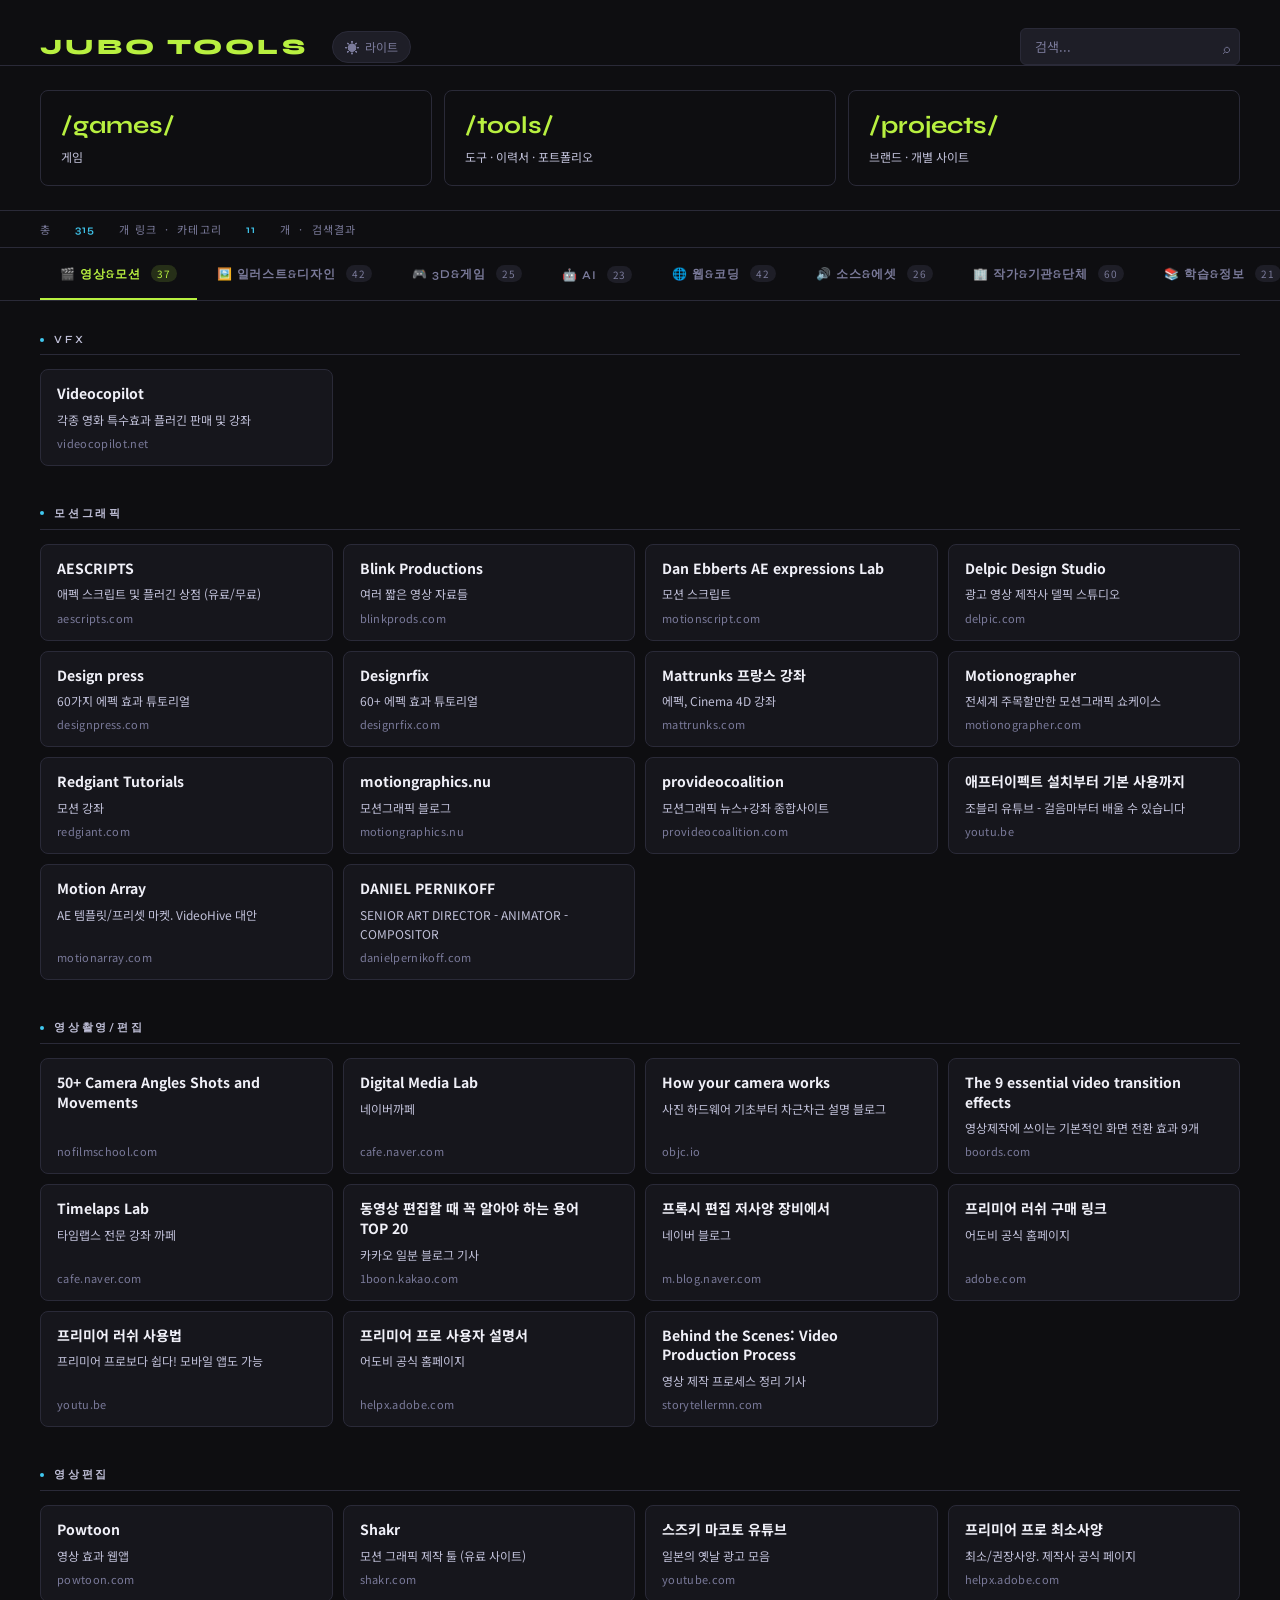
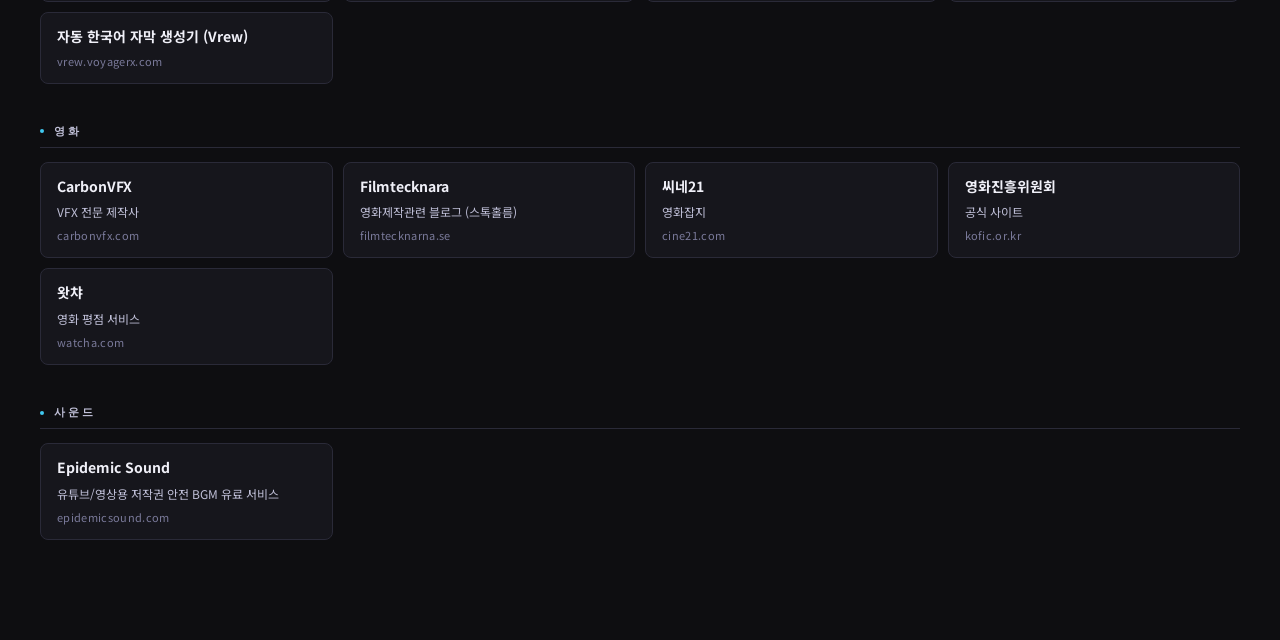
==== commit 974c372d: "Organize project directory into games, tools and projects; nest portfolio and resume under tools" ====
--- a/index.html
+++ b/index.html
@@ -309,7 +309,7 @@
     font-family: 'Noto Sans KR', sans-serif;
   }
   .stats span { color: var(--accent2); font-family: 'Syne', sans-serif; font-weight: 600; }
-</style>
+.directory{display:grid;grid-template-columns:repeat(3,minmax(0,1fr));gap:12px;padding:24px 40px;border-bottom:1px solid var(--border)}.directory a{display:flex;flex-direction:column;gap:8px;padding:20px;border:1px solid var(--border);border-radius:8px;color:var(--text);text-decoration:none}.directory a:hover{border-color:var(--accent2)}.directory strong{font:700 24px 'Syne',sans-serif;color:var(--accent)}.directory span{font-size:12px;color:var(--text2)}#bookmarks{scroll-margin-top:20px}@media(max-width:640px){header{padding:20px;flex-wrap:wrap}.search-wrap{width:100%;margin:0}#search,#search:focus{width:100%}.directory{grid-template-columns:1fr;padding:20px}.directory a{padding:16px}.tab-bar{padding:0 12px}.content{padding:24px 20px}.stats{padding:10px 20px;flex-wrap:wrap}}</style>
 </head>
 <body>
 
@@ -324,8 +324,9 @@
     <div class="search-icon">⌕</div>
   </div>
 </header>
-
-<div class="stats">
+<section class="directory" aria-label="내 프로젝트 분류"><a href="games/"><strong>/games/</strong><span>게임</span></a><a href="tools/"><strong>/tools/</strong><span>도구 · 이력서 · 포트폴리오</span></a><a href="projects/"><strong>/projects/</strong><span>브랜드 · 개별 사이트</span></a></section>
+
+<div class="stats" id="bookmarks">
   총 <span id="total-count">369</span>개 링크 &nbsp;·&nbsp; 카테고리 <span>11</span>개 &nbsp;·&nbsp; 검색결과 <span id="search-count" style="display:none"></span>
 </div>
 
